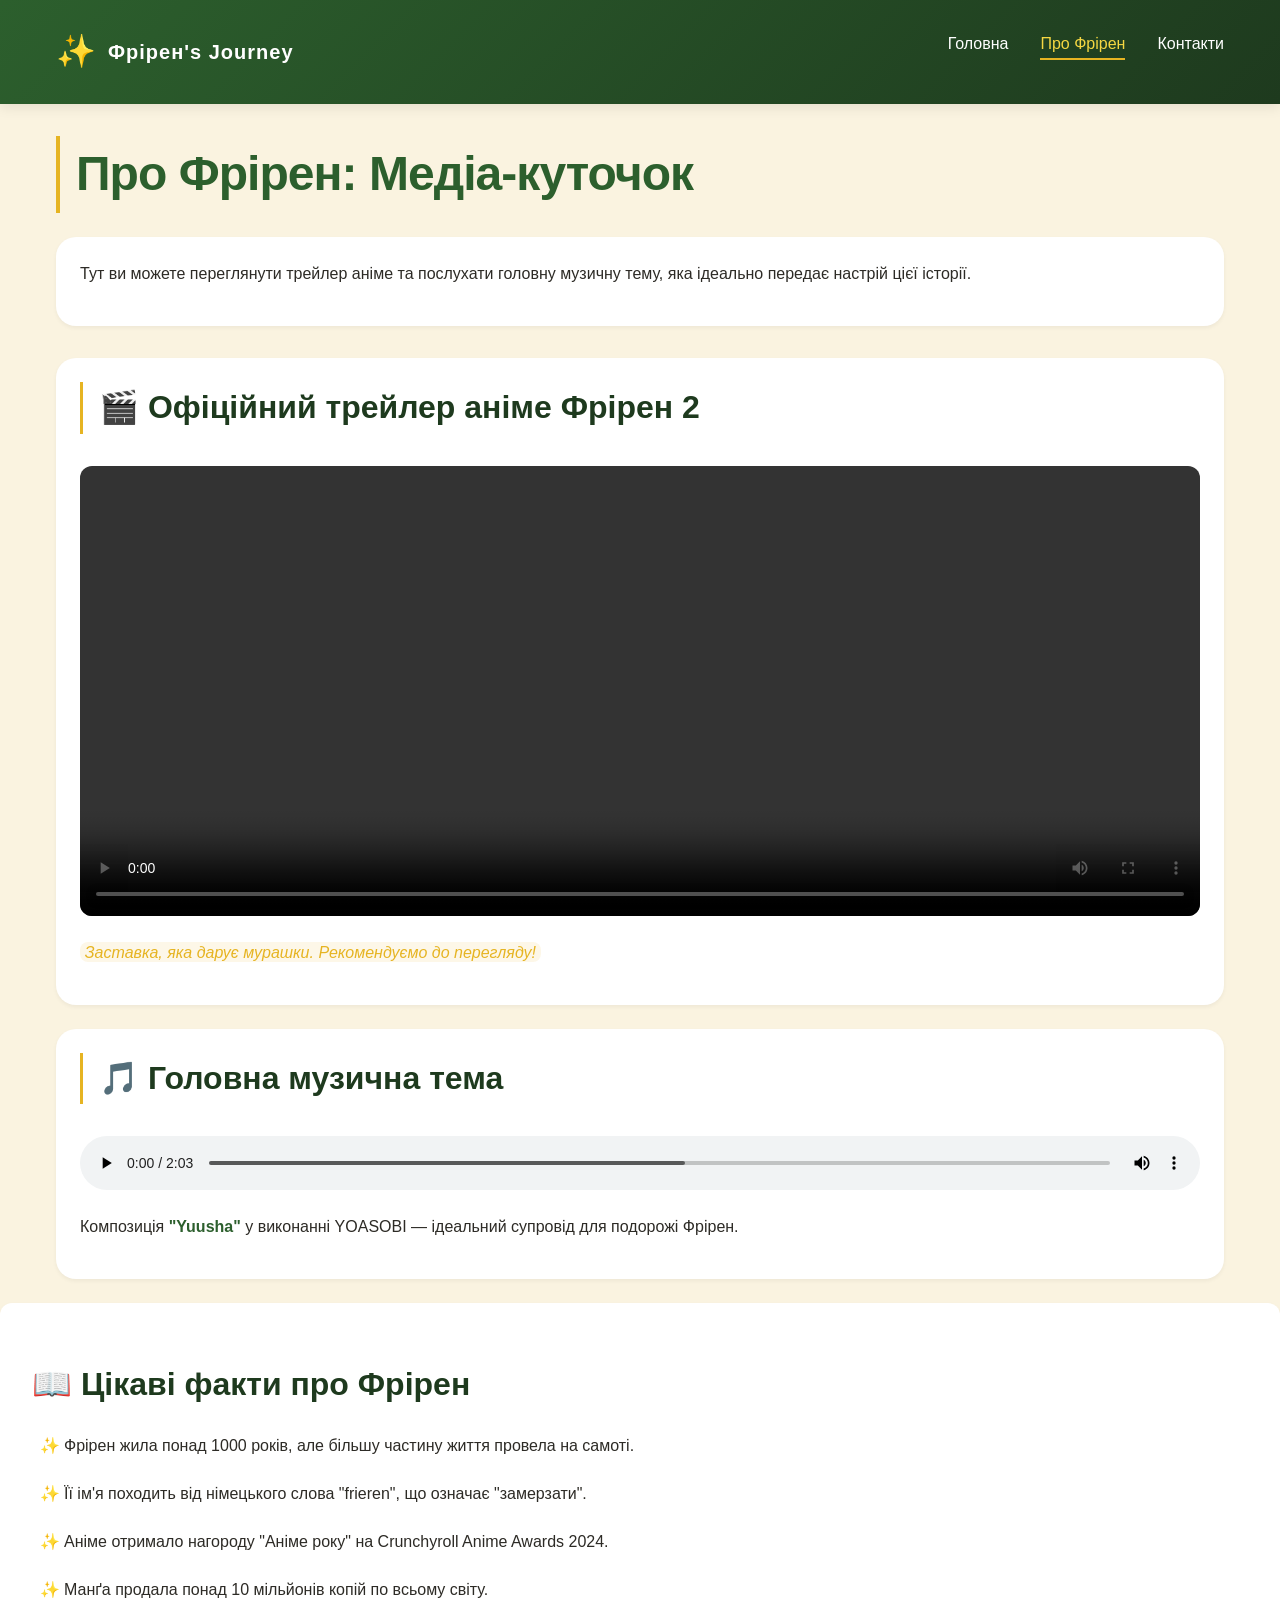
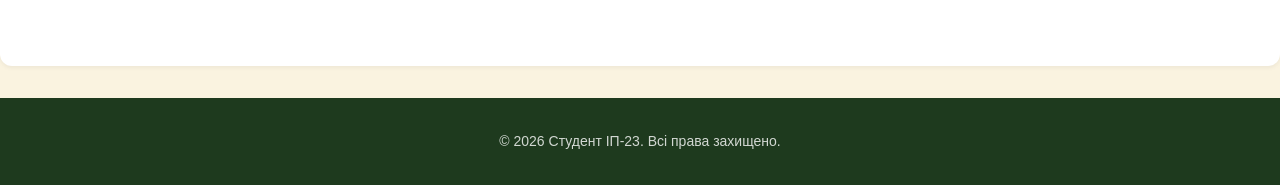
==== pages/about.html @ c6543c11 "commit" ====
<!DOCTYPE html>
<html lang="uk">
<head>
    <meta charset="UTF-8">
    <meta name="viewport" content="width=device-width, initial-scale=1.0">
    <meta name="description" content="Дізнайтеся більше про Фрірен. Трейлер аніме та головна музична тема.">
    <title>Про Фрірен | Медіа</title>
    <link rel="stylesheet" href="../styles/style.css">
    <link rel="stylesheet" href="../styles/responsive.css">
</head>
<body>
    <header class="site-header">
        <div class="container">
            <div class="logo">
                <span class="logo-icon">✨</span>
                <span class="logo-text">Фрірен's Journey</span>
            </div>
            <nav>
                <ul class="nav-list">
                    <li><a href="../index.html">Головна</a></li>
                    <li><a href="about.html" class="active">Про Фрірен</a></li>
                    <li><a href="contact.html">Контакти</a></li>
                </ul>
            </nav>
        </div>
    </header>

    <main>
        <div class="container">
            <h1>Про Фрірен: Медіа-куточок</h1>
            
            <div class="section">
                <p>Тут ви можете переглянути трейлер аніме та послухати головну музичну тему, яка ідеально передає настрій цієї історії.</p>
            </div> 

                <div class="media-card">
                  <h2>🎬 Офіційний трейлер аніме Фрірен 2</h2>
                  <video controls width="640">
                       <source src="../assets/media/Frieren Beyond Journey's End Season 2  Official Trailer 2  Crunchyroll - Crunchyroll (720p, h264).mp4" type="video/mp4">
                       <p>Ваш браузер не підтримує HTML5-відео. 
                        <a href="../assets/media/Frieren Beyond Journey's End Season 2  Official Trailer 2  Crunchyroll - Crunchyroll (720p, h264).mp4">Завантажте відео</a>
                     </p>
                     </video>
                     <p><em>Заставка, яка дарує мурашки. Рекомендуємо до перегляду!</em></p>
                </div>

                
                <div class="media-card">
                    <h2>🎵 Головна музична тема </h2>
                    <audio controls>
                        <source src="../assets/media/Frieren Episode 12 OST - Years after the Death of Himmel (HQ Cover) 『葬送のフリーレン』 12話 BGM Evan Call - Hecate Music.mp3" type="audio/mpeg">
                        <source src="../assets/media/Frieren Episode 12 OST - Years after the Death of Himmel (HQ Cover) 『葬送のフリーレン』 12話 BGM Evan Call - Hecate Music.mp3" type="audio/ogg">
                        <p>Ваш браузер не підтримує HTML5-аудіо. <a href="../assets/media/Frieren Episode 12 OST - Years after the Death of Himmel (HQ Cover) 『葬送のフリーレン』 12話 BGM Evan Call - Hecate Music.mp3">Завантажте музику</a>.</p>
                    </audio>
                    <p>Композиція <strong>"Yuusha"</strong> у виконанні YOASOBI — ідеальний супровід для подорожі Фрірен.</p>
                </div>
            </div>
            
            <div class="card mt-4">
                <h2>📖 Цікаві факти про Фрірен</h2>
                <ul class="styled-list">
                    <li>Фрірен жила понад 1000 років, але більшу частину життя провела на самоті.</li>
                    <li>Її ім'я походить від німецького слова "frieren", що означає "замерзати".</li>
                    <li>Аніме отримало нагороду "Аніме року" на Crunchyroll Anime Awards 2024.</li>
                    <li>Манґа продала понад 10 мільйонів копій по всьому світу.</li>
                </ul>
            </div>
        </div>
    </main>

    <footer class="site-footer">
        <div class="container">
            <p>&copy; 2026 Студент ІП-23. Всі права захищено.</p>
        </div>
    </footer>
    <script src="../app.js" defer></script>
</body>
</html>
---- styles/style.css ----
:root {
    
    --color-primary: #2c5f2d;      
    --color-primary-dark: #1e3a1e; 
    --color-accent: #e6b422;       
    --color-accent-light: #f5d742; 
    --color-bg: #faf3e0;           
    --color-surface: #ffffff;     
    --color-text: #2d2b26;         
    --color-text-light: #5f5b55;   
    --color-border: #e2d9cf;       
    --color-error: #c44b3c;       
    --color-success: #4a7c59;      
  
    --shadow-sm: 0 2px 4px rgba(0, 0, 0, 0.05);
    --shadow-md: 0 4px 12px rgba(0, 0, 0, 0.08);
    --shadow-lg: 0 8px 24px rgba(0, 0, 0, 0.12);
    
 
    --radius-sm: 8px;
    --radius-md: 12px;
    --radius-lg: 20px;
    
    --transition: all 0.3s ease;
}


*,
*::before,
*::after {
    margin: 0;
    padding: 0;
    box-sizing: border-box;
}


body {
    font-family: 'Segoe UI', 'Roboto', 'Helvetica Neue', Arial, sans-serif;
    line-height: 1.6;
    color: var(--color-text);
    background-color: var(--color-bg);
    min-height: 100vh;
    display: flex;
    flex-direction: column;
}


.container {
    max-width: 1200px;
    width: calc(100% - 48px);
    margin: 0 auto;
    padding: 0 16px;
}


h1 {
    font-size: 2.5rem;
    margin-bottom: 1.5rem;
    color: var(--color-primary);
    font-weight: 700;
    letter-spacing: -0.02em;
    border-left: 4px solid var(--color-accent);
    padding-left: 1rem;
}

h2 {
    font-size: 1.75rem;
    margin: 1.5rem 0 1rem 0;
    color: var(--color-primary-dark);
    font-weight: 600;
}

h3 {
    font-size: 1.25rem;
    margin: 1rem 0 0.75rem 0;
    color: var(--color-text);
    font-weight: 600;
}


p {
    margin-bottom: 1rem;
    color: var(--color-text);
}

strong {
    color: var(--color-primary);
    font-weight: 600;
}

em {
    font-style: italic;
    color: var(--color-accent);
    background-color: rgba(230, 180, 34, 0.1);
    padding: 0.1rem 0.3rem;
    border-radius: var(--radius-sm);
}


.site-header {
    background: linear-gradient(135deg, var(--color-primary) 0%, var(--color-primary-dark) 100%);
    box-shadow: var(--shadow-md);
    position: sticky;
    top: 0;
    z-index: 100;
    padding: 1rem 0;
}

.site-header .container {
    display: flex;
    justify-content: space-between;
    align-items: center;
    flex-wrap: wrap;
    gap: 1rem;
}

.logo {
    display: flex;
    align-items: center;
    gap: 0.75rem;
}

.logo-icon {
    font-size: 2rem;
}

.logo-text {
    color: white;
    font-weight: 700;
    font-size: 1.25rem;
    letter-spacing: 1px;
}

.nav-list {
    display: flex;
    gap: 2rem;
    list-style: none;
}

.nav-list a {
    color: white;
    text-decoration: none;
    font-weight: 500;
    padding: 0.5rem 0;
    transition: var(--transition);
    position: relative;
}

.nav-list a::after {
    content: '';
    position: absolute;
    bottom: 0;
    left: 0;
    width: 0;
    height: 2px;
    background-color: var(--color-accent);
    transition: var(--transition);
}

.nav-list a:hover::after,
.nav-list a.active::after {
    width: 100%;
}

.nav-list a:hover,
.nav-list a.active {
    color: var(--color-accent-light);
}


main {
    flex: 1;
    padding: 2rem 0;
}


.section {
    background: var(--color-surface);
    border-radius: var(--radius-lg);
    padding: 1.5rem;
    margin-bottom: 2rem;
    box-shadow: var(--shadow-sm);
    transition: var(--transition);
}

.section:hover {
    box-shadow: var(--shadow-md);
}

.card {
    background: var(--color-surface);
    border-radius: var(--radius-md);
    padding: 1.5rem;
    box-shadow: var(--shadow-sm);
    transition: var(--transition);
}

.card:hover {
    transform: translateY(-2px);
    box-shadow: var(--shadow-md);
}


ul, ol {
    margin: 1rem 0 1.5rem 1.5rem;
    padding-left: 0.5rem;
}

li {
    margin-bottom: 0.5rem;
    line-height: 1.5;
}

.styled-list {
    list-style: none;
    margin-left: 0;
}

.styled-list li {
    padding: 0.5rem 0 0.5rem 1.5rem;
    position: relative;
}

.styled-list li::before {
    content: '✨';
    position: absolute;
    left: 0;
    color: var(--color-accent);
}

.styled-ol {
    background: var(--color-bg);
    padding: 1rem 1rem 1rem 2rem;
    border-radius: var(--radius-md);
    list-style-position: inside;
}

.styled-ol li::marker {
    color: var(--color-accent);
    font-weight: bold;
}


figure {
    margin: 1.5rem 0;
    text-align: center;
}

figure img {
    max-width: 100%;
    height: auto;
    border-radius: var(--radius-md);
    box-shadow: var(--shadow-md);
    transition: var(--transition);
}

figure img:hover {
    transform: scale(1.02);
    box-shadow: var(--shadow-lg);
}

figcaption {
    margin-top: 0.75rem;
    font-size: 0.875rem;
    color: var(--color-text-light);
    font-style: italic;
}


.table-wrapper {
    overflow-x: auto;
    margin: 1.5rem 0;
}

table {
    width: 100%;
    border-collapse: collapse;
    background: var(--color-surface);
    border-radius: var(--radius-md);
    overflow: hidden;
    box-shadow: var(--shadow-sm);
}

caption {
    caption-side: bottom;
    padding: 0.75rem;
    font-size: 0.875rem;
    color: var(--color-text-light);
    margin-top: 0.5rem;
}

th {
    background: var(--color-primary);
    color: white;
    padding: 0.75rem 1rem;
    font-weight: 600;
    text-align: left;
}

td {
    padding: 0.75rem 1rem;
    border-bottom: 1px solid var(--color-border);
}

tbody tr:nth-child(even) {
    background-color: rgba(44, 95, 45, 0.05);
}

tbody tr:hover {
    background-color: rgba(230, 180, 34, 0.1);
    transition: var(--transition);
}

.media-card {
    background: var(--color-surface);
    border-radius: var(--radius-lg);
    padding: 1.5rem;
    margin-bottom: 1.5rem;
    box-shadow: var(--shadow-sm);
}

.media-card h2 {
    margin-top: 0;
    border-left: 3px solid var(--color-accent);
    padding-left: 1rem;
}

video, audio {
    width: 100%;
    max-width: 100%;
    border-radius: var(--radius-md);
    margin: 1rem 0;
}

video {
    max-height: 450px;
    object-fit: cover;
}

.media-flex {
    display: flex;
    gap: 2rem;
    flex-wrap: wrap;
    margin-top: 1.5rem;
}

.media-flex .media-card {
    flex: 1;
    min-width: 250px;
}

.form-card {
    background: var(--color-surface);
    border-radius: var(--radius-lg);
    padding: 2rem;
    box-shadow: var(--shadow-md);
    max-width: 700px;
    margin: 0 auto;
}

.form-group {
    margin-bottom: 1.25rem;
}

.form-group label {
    display: block;
    margin-bottom: 0.5rem;
    font-weight: 500;
    color: var(--color-text);
}

.form-group label .required {
    color: var(--color-error);
    margin-left: 0.25rem;
}

input,
select,
textarea {
    width: 100%;
    padding: 0.75rem 1rem;
    border: 2px solid var(--color-border);
    border-radius: var(--radius-sm);
    font-size: 1rem;
    font-family: inherit;
    background: white;
    transition: var(--transition);
}

input:focus,
select:focus,
textarea:focus {
    outline: none;
    border-color: var(--color-primary);
    box-shadow: 0 0 0 3px rgba(44, 95, 45, 0.15);
}

input:hover,
select:hover,
textarea:hover {
    border-color: var(--color-accent);
}

input:required:invalid:not(:placeholder-shown) {
    border-color: var(--color-error);
}

input:required:valid:not(:placeholder-shown) {
    border-color: var(--color-success);
}

fieldset {
    border: 2px solid var(--color-border);
    border-radius: var(--radius-md);
    padding: 1rem 1.5rem;
    margin: 1rem 0;
}

legend {
    padding: 0 0.5rem;
    font-weight: 600;
    color: var(--color-primary);
}

.radio-group {
    display: flex;
    gap: 1.5rem;
    flex-wrap: wrap;
}

.radio-group label {
    display: inline-flex;
    align-items: center;
    gap: 0.5rem;
    font-weight: normal;
    cursor: pointer;
}

.radio-group input[type="radio"],
.checkbox-group input[type="checkbox"] {
    width: auto;
    cursor: pointer;
    accent-color: var(--color-primary);
}

.checkbox-group {
    margin: 1rem 0;
}

.checkbox-group label {
    display: inline-flex;
    align-items: center;
    gap: 0.5rem;
    cursor: pointer;
}

.button-group {
    display: flex;
    gap: 1rem;
    flex-wrap: wrap;
    margin-top: 1.5rem;
}

.btn {
    padding: 0.75rem 1.5rem;
    border: none;
    border-radius: var(--radius-sm);
    font-size: 1rem;
    font-weight: 600;
    cursor: pointer;
    transition: var(--transition);
    font-family: inherit;
}

.btn-primary {
    background: var(--color-primary);
    color: white;
}

.btn-primary:hover {
    background: var(--color-primary-dark);
    transform: translateY(-1px);
    box-shadow: var(--shadow-md);
}

.btn-primary:active {
    transform: translateY(0);
}

.btn-secondary {
    background: var(--color-border);
    color: var(--color-text);
}

.btn-secondary:hover {
    background: #d4c9bc;
    transform: translateY(-1px);
}

.site-footer {
    background: var(--color-primary-dark);
    color: rgba(255, 255, 255, 0.8);
    padding: 2rem 0;
    margin-top: auto;
    text-align: center;
    font-size: 0.875rem;
}

.site-footer p {
    color: rgba(255, 255, 255, 0.8);
    margin-bottom: 0;
}


.text-center {
    text-align: center;
}

.mt-0 { margin-top: 0; }
.mb-0 { margin-bottom: 0; }
.mt-2 { margin-top: 0.5rem; }
.mb-2 { margin-bottom: 0.5rem; }
.mt-4 { margin-top: 1rem; }
.mb-4 { margin-bottom: 1rem; }

.btn-primary {
    position: relative;
    overflow: hidden;
}

.btn-primary::after {
    content: '';
    position: absolute;
    top: 50%;
    left: 50%;
    width: 0;
    height: 0;
    background: rgba(255, 255, 255, 0.3);
    border-radius: 50%;
    transform: translate(-50%, -50%);
    transition: width 0.6s, height 0.6s;
}

.btn-primary:active::after {
    width: 300px;
    height: 300px;
}
---- styles/responsive.css ----
@media (max-width: 768px) {
 
    .container {
        width: calc(100% - 32px);
        padding: 0 12px;
    }
    
    h1 {
        font-size: 1.75rem;
        border-left-width: 3px;
        padding-left: 0.75rem;
    }
    
    h2 {
        font-size: 1.5rem;
    }
    
    h3 {
        font-size: 1.125rem;
    }
    
    .site-header .container {
        flex-direction: column;
        text-align: center;
    }
    
    .logo {
        justify-content: center;
    }
    
    .nav-list {
        flex-direction: column;
        gap: 0.75rem;
        width: 100%;
    }
    
    .nav-list li {
        width: 100%;
    }
    
    .nav-list a {
        display: block;
        padding: 0.5rem;
        border-radius: var(--radius-sm);
    }
    
    .nav-list a:hover {
        background: rgba(255, 255, 255, 0.1);
    }
    
    .nav-list a::after {
        display: none;
    }
    
    .section,
    .card {
        padding: 1rem;
    }
    
    .table-wrapper {
        overflow-x: auto;
    }
    
    table {
        font-size: 0.875rem;
    }
    
    th, td {
        padding: 0.5rem;
    }
    
    .media-flex {
        flex-direction: column;
        gap: 1rem;
    }
    
    .media-flex .media-card {
        min-width: 100%;
    }
    
    .form-card {
        padding: 1.25rem;
        margin: 0 0.5rem;
    }
    
    .radio-group {
        flex-direction: column;
        gap: 0.75rem;
    }
    
    .button-group {
        flex-direction: column;
    }
    
    .btn {
        width: 100%;
        text-align: center;
    }

    video {
        max-height: 300px;
    }
    
    ul, ol {
        margin-left: 1rem;
    }
    
    figure img {
        max-width: 100%;
    }
}


@media (max-width: 480px) {
 
    h1 {
        font-size: 1.5rem;
    }
    
    h2 {
        font-size: 1.25rem;
    }
    
    .container {
        width: calc(100% - 24px);
    }
    
    main {
        padding: 1rem 0;
    }
    
    .section,
    .card {
        padding: 0.875rem;
        margin-bottom: 1rem;
    }
    
    table {
        font-size: 0.75rem;
    }
    
    th, td {
        padding: 0.375rem;
    }
    
    input,
    select,
    textarea {
        padding: 0.5rem 0.75rem;
        font-size: 0.875rem;
    }
    
    .btn {
        padding: 0.5rem 1rem;
        font-size: 0.875rem;
    }
    
 
    video {
        max-height: 250px;
    }
    
    audio {
        width: 100%;
    }
    
 
    .styled-list li::before {
        font-size: 0.875rem;
    }
    
    /* Footer */
    .site-footer {
        padding: 1rem 0;
        font-size: 0.75rem;
    }
}


@media (min-width: 1200px) {
    .container {
        max-width: 1200px;
    }
    
    h1 {
        font-size: 3rem;
    }
    
    h2 {
        font-size: 2rem;
    }
    
    .card {
        padding: 2rem;
    }
}


@media (prefers-color-scheme: dark) {
    :root {
        --color-bg: #1a1a2e;
        --color-surface: #16213e;
        --color-text: #eef5ff;
        --color-text-light: #b8c7e7;
        --color-border: #2a3b5c;
        --color-primary: #9932CC;
        --color-primary-dark: #9932CC;
    }
    
    body {
        background-color: var(--color-bg);
    }
    
    .section,
    .card,
    .form-card,
    .media-card {
        background-color: var(--color-surface);
    }
    
    input,
    select,
    textarea {
        background-color: #0f172a;
        border-color: var(--color-border);
        color: var(--color-text);
    }
    
    .styled-ol {
        background-color: rgba(74, 159, 110, 0.1);
    }
    
    tbody tr:nth-child(even) {
        background-color: rgba(74, 159, 110, 0.1);
    }
}
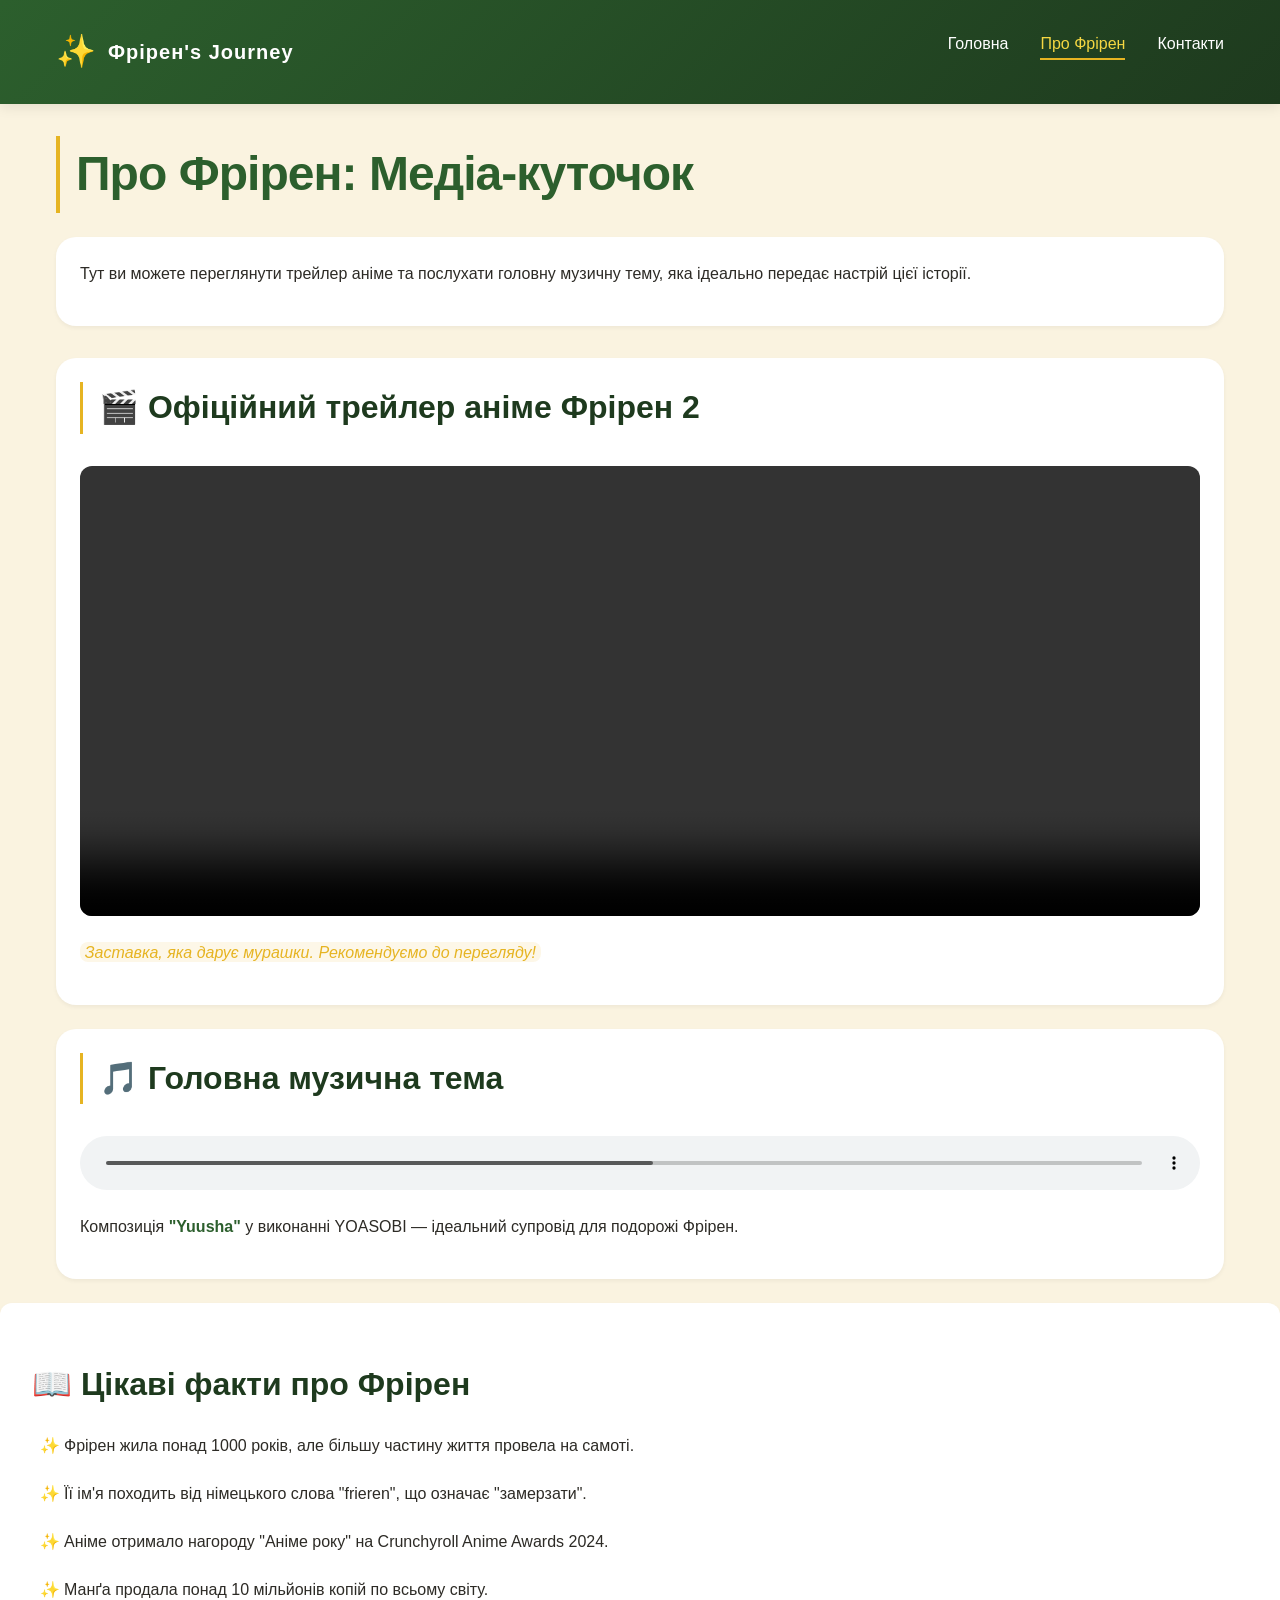
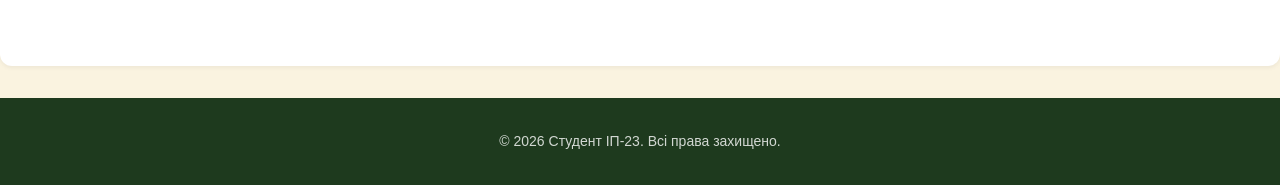
==== commit 37a7e560: "commit" ====
--- a/pages/about.html
+++ b/pages/about.html
@@ -73,6 +73,7 @@
             <p>&copy; 2026 Студент ІП-23. Всі права захищено.</p>
         </div>
     </footer>
-    <script src="../app.js" defer></script>
+    <script src="../Frieren/js/main.js" defer></script>
+    <script src="app.js" defer></script>
 </body>
-</html>+</html>
--- a/styles/style.css
+++ b/styles/style.css
@@ -544,4 +544,243 @@
 .btn-primary:active::after {
     width: 300px;
     height: 300px;
+}
+
+body.theme-dark {
+    --color-bg: #1a1a2e;
+    --color-surface: #16213e;
+    --color-text: #eef5ff;
+    --color-text-light: #b8c7e7;
+    --color-border: #2a3b5c;
+}
+
+body.theme-dark .section,
+body.theme-dark .card,
+body.theme-dark .form-card,
+body.theme-dark .media-card {
+    background-color: var(--color-surface);
+}
+
+.back-to-top {
+    position: fixed;
+    bottom: 30px;
+    right: 30px;
+    width: 50px;
+    height: 50px;
+    background: var(--color-primary);
+    color: white;
+    border: none;
+    border-radius: 50%;
+    cursor: pointer;
+    opacity: 0;
+    visibility: hidden;
+    transition: all 0.3s;
+    font-size: 24px;
+}
+
+.back-to-top.visible {
+    opacity: 1;
+    visibility: visible;
+}
+
+.back-to-top:hover {
+    background: var(--color-accent);
+    transform: translateY(-3px);
+}
+
+
+.accordion-item {
+    border: 1px solid var(--color-border);
+    border-radius: var(--radius-md);
+    margin-bottom: 1rem;
+    overflow: hidden;
+}
+
+.accordion-header {
+    width: 100%;
+    padding: 1rem;
+    background: var(--color-surface);
+    border: none;
+    text-align: left;
+    font-weight: 600;
+    cursor: pointer;
+    display: flex;
+    justify-content: space-between;
+    align-items: center;
+    transition: var(--transition);
+}
+
+.accordion-header:hover {
+    background: rgba(230, 180, 34, 0.1);
+}
+
+.accordion-content {
+    max-height: 0;
+    padding: 0 1rem;
+    overflow: hidden;
+    transition: max-height 0.3s ease-out;
+    background: var(--color-surface);
+}
+
+.accordion-item.active .accordion-content {
+    max-height: 200px;
+    padding: 0 1rem 1rem 1rem;
+}
+
+.accordion-header span {
+    transition: transform 0.3s;
+}
+
+.accordion-item.active .accordion-header span {
+    transform: rotate(180deg);
+}
+
+.theme-switch {
+    background: rgba(255, 255, 255, 0.2);
+    border: none;
+    border-radius: 50%;
+    width: 40px;
+    height: 40px;
+    cursor: pointer;
+    font-size: 20px;
+    transition: all 0.3s ease;
+}
+
+.theme-switch:hover {
+    transform: scale(1.1);
+    background: rgba(255, 255, 255, 0.3);
+}
+
+.modal {
+    display: none;
+    position: fixed;
+    top: 0;
+    left: 0;
+    width: 100%;
+    height: 100%;
+    background: rgba(0, 0, 0, 0.9);
+    z-index: 1000;
+    justify-content: center;
+    align-items: center;
+}
+
+.modal.active {
+    display: flex;
+}
+
+.modal-content {
+    position: relative;
+    max-width: 90%;
+    max-height: 90%;
+}
+
+.modal-content img {
+    width: 100%;
+    height: auto;
+    border-radius: 10px;
+}
+
+.modal-close {
+    position: absolute;
+    top: -40px;
+    right: 0;
+    color: white;
+    font-size: 35px;
+    cursor: pointer;
+    transition: all 0.3s ease;
+}
+
+.modal-close:hover {
+    color: var(--color-accent);
+    transform: scale(1.1);
+}
+
+.filter-buttons {
+    display: flex;
+    gap: 1rem;
+    flex-wrap: wrap;
+    margin-bottom: 1.5rem;
+}
+
+.filter-btn {
+    padding: 0.5rem 1.5rem;
+    background: var(--color-surface);
+    border: 2px solid var(--color-border);
+    border-radius: var(--radius-sm);
+    cursor: pointer;
+    transition: all 0.3s ease;
+    font-family: inherit;
+    font-size: 0.9rem;
+}
+
+.filter-btn.active {
+    background: var(--color-primary);
+    color: white;
+    border-color: var(--color-primary);
+}
+
+.filter-btn:hover {
+    border-color: var(--color-accent);
+    transform: translateY(-2px);
+}
+
+.characters-grid {
+    display: grid;
+    grid-template-columns: repeat(auto-fill, minmax(250px, 1fr));
+    gap: 1.5rem;
+    margin-top: 1rem;
+}
+
+.character-card {
+    padding: 1.25rem;
+    background: var(--color-surface);
+    border-radius: var(--radius-md);
+    box-shadow: var(--shadow-sm);
+    transition: all 0.3s ease;
+    border: 1px solid var(--color-border);
+}
+
+.character-card:hover {
+    transform: translateY(-3px);
+    box-shadow: var(--shadow-md);
+    border-color: var(--color-accent);
+}
+
+.character-card h3 {
+    margin-top: 0;
+    margin-bottom: 0.5rem;
+}
+
+.character-card p {
+    margin-bottom: 0;
+    color: var(--color-text-light);
+}
+
+
+#charCounter {
+    display: block;
+    font-size: 0.75rem;
+    margin-top: 0.25rem;
+    color: var(--color-text-light);
+}
+
+#nameError, #emailError, #messageError {
+    display: block;
+    font-size: 0.875rem;
+    margin-top: 0.25rem;
+}
+
+#draftIndicator {
+    font-size: 0.875rem;
+    margin-bottom: 1rem;
+    padding: 0.5rem;
+    border-radius: var(--radius-sm);
+    background: rgba(0, 0, 0, 0.05);
+    text-align: center;
+}
+
+#formError {
+    font-size: 0.875rem;
+    margin-bottom: 1rem;
+    text-align: center;
 }
--- a/styles/responsive.css
+++ b/styles/responsive.css
@@ -234,4 +234,234 @@
     tbody tr:nth-child(even) {
         background-color: rgba(74, 159, 110, 0.1);
     }
+}
+
+
+.menu-toggle {
+    display: none;
+    background: none;
+    border: none;
+    cursor: pointer;
+    font-size: 28px;
+    color: white;
+    padding: 0.5rem;
+}
+
+@media (max-width: 768px) {
+    .menu-toggle {
+        display: block;
+    }
+    
+    .site-header .container {
+        flex-wrap: wrap;
+        justify-content: space-between;
+    }
+    
+    .nav-list {
+        display: none;
+        width: 100%;
+        flex-direction: column;
+        text-align: center;
+        margin-top: 1rem;
+    }
+    
+    .nav-list.active {
+        display: flex;
+    }
+}
+
+
+.theme-switch {
+    background: rgba(255,255,255,0.2);
+    border: none;
+    border-radius: 50%;
+    width: 40px;
+    height: 40px;
+    cursor: pointer;
+    font-size: 20px;
+    transition: all 0.3s;
+}
+
+.theme-switch:hover {
+    transform: scale(1.1);
+    background: rgba(255,255,255,0.3);
+}
+
+
+.back-to-top {
+    position: fixed;
+    bottom: 30px;
+    right: 30px;
+    width: 50px;
+    height: 50px;
+    background: var(--color-primary);
+    color: white;
+    border: none;
+    border-radius: 50%;
+    cursor: pointer;
+    opacity: 0;
+    visibility: hidden;
+    transition: all 0.3s;
+    font-size: 24px;
+    z-index: 999;
+}
+
+.back-to-top.visible {
+    opacity: 1;
+    visibility: visible;
+}
+
+.back-to-top:hover {
+    background: var(--color-accent);
+    transform: translateY(-3px);
+}
+
+
+.modal {
+    display: none;
+    position: fixed;
+    top: 0;
+    left: 0;
+    width: 100%;
+    height: 100%;
+    background: rgba(0,0,0,0.9);
+    z-index: 1000;
+    justify-content: center;
+    align-items: center;
+}
+
+.modal.active {
+    display: flex;
+}
+
+.modal-content {
+    position: relative;
+    max-width: 90%;
+    max-height: 90%;
+}
+
+.modal-content img {
+    width: 100%;
+    height: auto;
+    border-radius: 10px;
+}
+
+.modal-close {
+    position: absolute;
+    top: -40px;
+    right: 0;
+    color: white;
+    font-size: 35px;
+    cursor: pointer;
+}
+
+.modal-close:hover {
+    color: var(--color-accent);
+}
+
+
+.accordion-item {
+    border: 1px solid var(--color-border);
+    border-radius: var(--radius-md);
+    margin-bottom: 1rem;
+    overflow: hidden;
+}
+
+.accordion-header {
+    width: 100%;
+    padding: 1rem;
+    background: var(--color-surface);
+    border: none;
+    text-align: left;
+    font-weight: 600;
+    cursor: pointer;
+    display: flex;
+    justify-content: space-between;
+    align-items: center;
+    transition: var(--transition);
+}
+
+.accordion-header:hover {
+    background: rgba(230, 180, 34, 0.1);
+}
+
+.accordion-content {
+    max-height: 0;
+    padding: 0 1rem;
+    overflow: hidden;
+    transition: max-height 0.3s ease-out;
+    background: var(--color-surface);
+}
+
+.accordion-item.active .accordion-content {
+    max-height: 200px;
+    padding: 0 1rem 1rem 1rem;
+}
+
+.accordion-header span {
+    transition: transform 0.3s;
+}
+
+.accordion-item.active .accordion-header span {
+    transform: rotate(180deg);
+}
+
+
+.filter-buttons {
+    display: flex;
+    gap: 1rem;
+    flex-wrap: wrap;
+    margin-bottom: 1.5rem;
+}
+
+.filter-btn {
+    padding: 0.5rem 1.5rem;
+    background: var(--color-surface);
+    border: 2px solid var(--color-border);
+    border-radius: var(--radius-sm);
+    cursor: pointer;
+    transition: all 0.3s;
+}
+
+.filter-btn.active {
+    background: var(--color-primary);
+    color: white;
+    border-color: var(--color-primary);
+}
+
+.filter-btn:hover {
+    border-color: var(--color-accent);
+}
+
+.character-card {
+    padding: 1rem;
+    background: var(--color-surface);
+    border-radius: var(--radius-md);
+    margin-bottom: 1rem;
+    transition: all 0.3s;
+}
+
+.characters-grid {
+    display: grid;
+    grid-template-columns: repeat(auto-fill, minmax(250px, 1fr));
+    gap: 1rem;
+}
+
+
+body.theme-dark {
+    --color-bg: #1a1a2e;
+    --color-surface: #16213e;
+    --color-text: #eef5ff;
+    --color-text-light: #b8c7e7;
+    --color-border: #2a3b5c;
+}
+
+body.theme-dark .section,
+body.theme-dark .card,
+body.theme-dark .form-card,
+body.theme-dark .media-card,
+body.theme-dark .accordion-header,
+body.theme-dark .accordion-content,
+body.theme-dark .character-card {
+    background-color: var(--color-surface);
 }
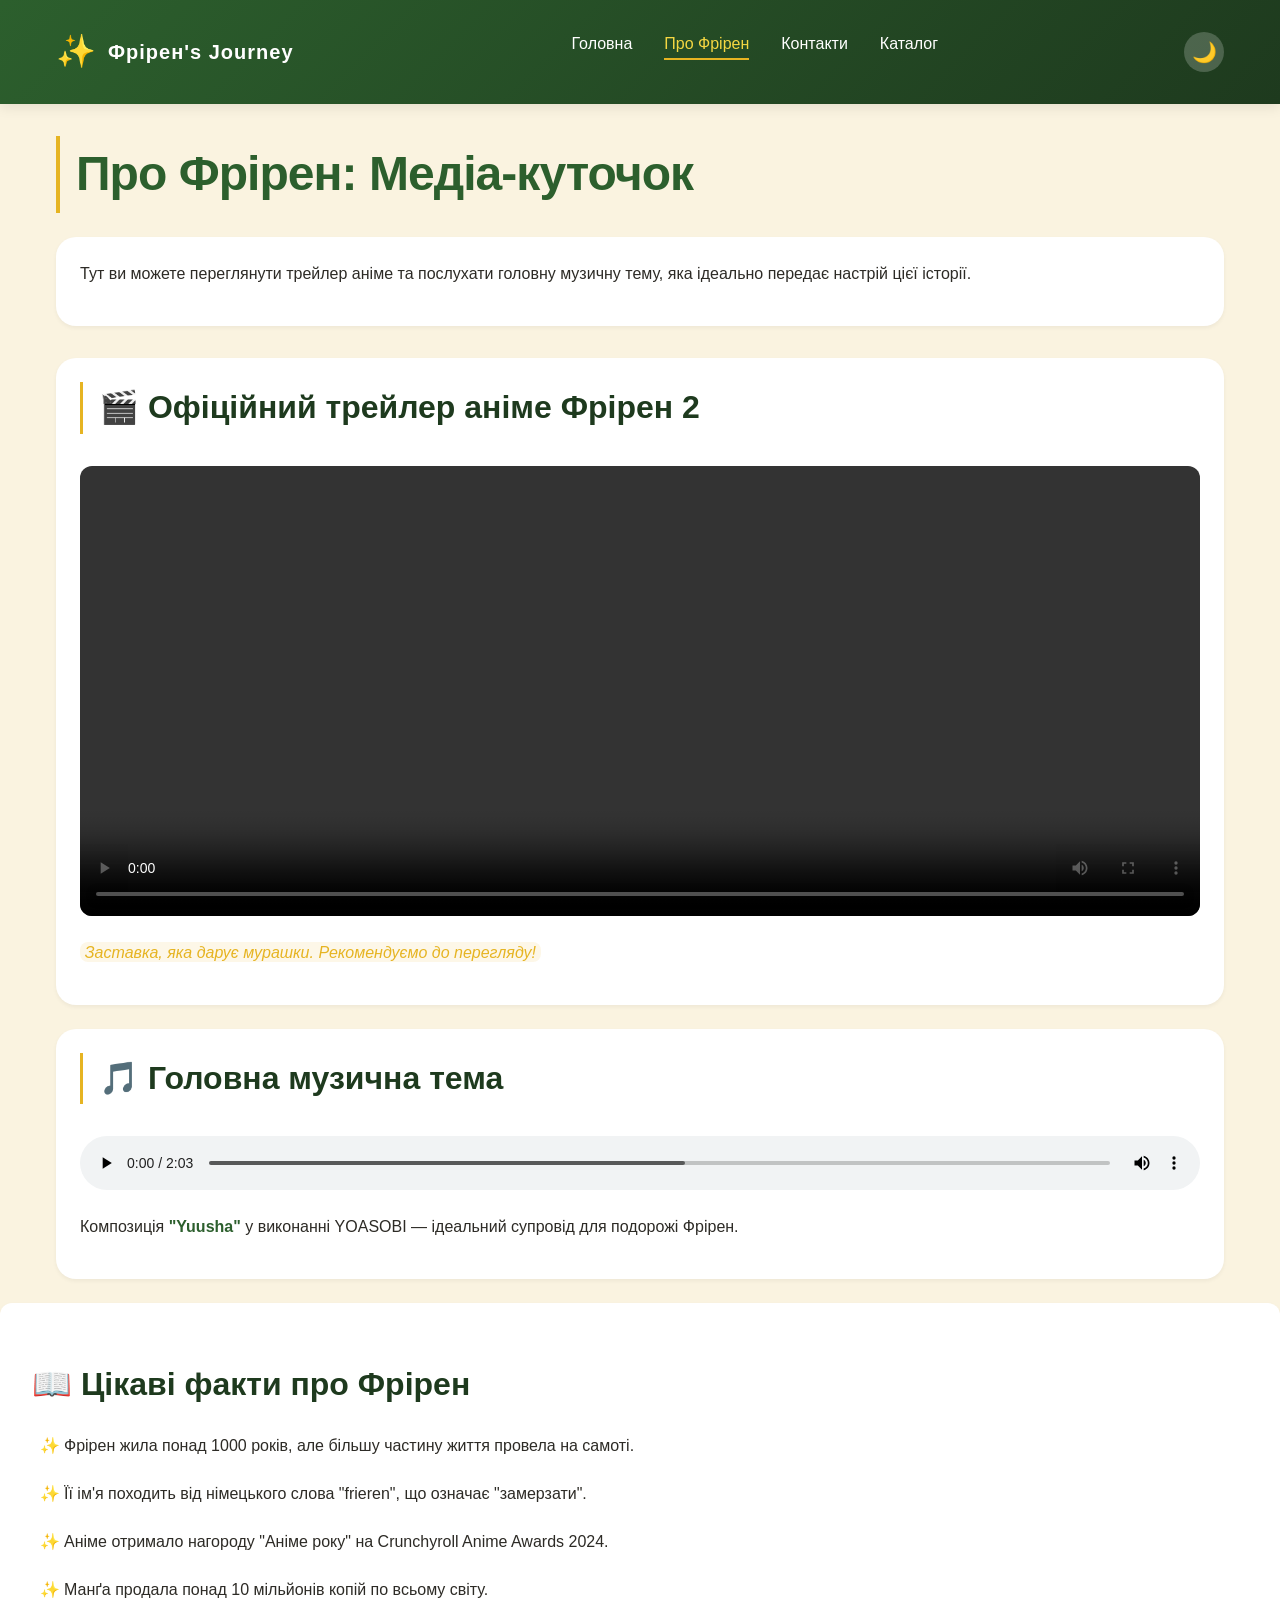
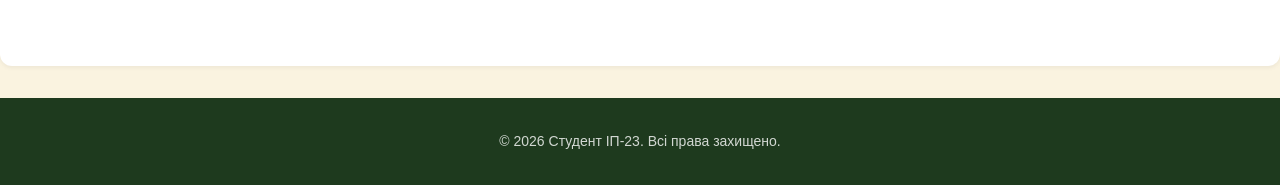
==== commit 53b9d729: "commit" ====
--- a/pages/about.html
+++ b/pages/about.html
@@ -20,8 +20,10 @@
                     <li><a href="../index.html">Головна</a></li>
                     <li><a href="about.html" class="active">Про Фрірен</a></li>
                     <li><a href="contact.html">Контакти</a></li>
+                    <li><a href="catalog.html">Каталог</a></li>
                 </ul>
             </nav>
+            <button class="theme-switch" aria-label="Змінити тему">🌙</button>
         </div>
     </header>
 
--- a/styles/style.css
+++ b/styles/style.css
@@ -546,19 +546,73 @@
     height: 300px;
 }
 
+
 body.theme-dark {
-    --color-bg: #1a1a2e;
-    --color-surface: #16213e;
-    --color-text: #eef5ff;
-    --color-text-light: #b8c7e7;
-    --color-border: #2a3b5c;
+    background-color: #1a1a2e !important;
+}
+
+body.theme-dark .container {
+    background-color: transparent;
 }
 
 body.theme-dark .section,
 body.theme-dark .card,
 body.theme-dark .form-card,
-body.theme-dark .media-card {
-    background-color: var(--color-surface);
+body.theme-dark .media-card,
+body.theme-dark .accordion-item,
+body.theme-dark .accordion-header,
+body.theme-dark .accordion-content,
+body.theme-dark .character-card {
+    background-color: #16213e !important;
+}
+
+body.theme-dark .filter-btn {
+    background-color: #16213e !important;
+}
+
+body.theme-dark .filter-btn.active {
+    background-color: var(--color-primary) !important;
+}
+
+body.theme-dark h1,
+body.theme-dark h2,
+body.theme-dark h3,
+body.theme-dark p,
+body.theme-dark li,
+body.theme-dark figcaption {
+    color: #eef5ff !important;
+}
+
+body.theme-dark table {
+    background-color: #16213e !important;
+}
+
+body.theme-dark td {
+    border-bottom-color: #2a3b5c !important;
+}
+
+body.theme-dark input,
+body.theme-dark select,
+body.theme-dark textarea {
+    background-color: #0f172a !important;
+    border-color: #2a3b5c !important;
+    color: #eef5ff !important;
+}
+
+body.theme-dark .site-header {
+    background: linear-gradient(135deg, #2c2c4a 0%, #1a1a3e 100%) !important;
+}
+
+body.theme-dark .site-footer {
+    background: #1a1a3e !important;
+}
+
+body.theme-dark .styled-ol {
+    background-color: rgba(153, 50, 204, 0.1) !important;
+}
+
+body.theme-dark tbody tr:nth-child(even) {
+    background-color: rgba(153, 50, 204, 0.1) !important;
 }
 
 .back-to-top {
@@ -783,4 +837,231 @@
     font-size: 0.875rem;
     margin-bottom: 1rem;
     text-align: center;
-}+}
+
+.catalog-controls {
+    background: var(--color-surface);
+    border-radius: var(--radius-lg);
+    padding: 1.5rem;
+    margin-bottom: 2rem;
+    box-shadow: var(--shadow-sm);
+}
+
+.search-box {
+    margin-bottom: 1rem;
+}
+
+.search-input {
+    width: 100%;
+    padding: 0.75rem 1rem;
+    border: 2px solid var(--color-border);
+    border-radius: var(--radius-sm);
+    font-size: 1rem;
+}
+
+.filter-controls {
+    display: flex;
+    flex-wrap: wrap;
+    gap: 0.5rem;
+    margin-bottom: 1rem;
+    align-items: center;
+}
+
+.filter-controls span,
+.sort-controls span {
+    font-weight: 600;
+    color: var(--color-text);
+}
+
+.sort-controls {
+    display: flex;
+    flex-wrap: wrap;
+    gap: 0.5rem;
+    align-items: center;
+}
+
+.sort-select {
+    padding: 0.5rem 1rem;
+    border: 2px solid var(--color-border);
+    border-radius: var(--radius-sm);
+    background: var(--color-surface);
+    cursor: pointer;
+}
+
+
+.catalog-grid {
+    display: grid;
+    grid-template-columns: repeat(auto-fill, minmax(300px, 1fr));
+    gap: 1.5rem;
+    margin: 2rem 0;
+}
+
+
+.catalog-card {
+    background: var(--color-surface);
+    border-radius: var(--radius-lg);
+    overflow: hidden;
+    box-shadow: var(--shadow-sm);
+    transition: all 0.3s ease;
+    position: relative;
+    border: 1px solid var(--color-border);
+}
+
+.catalog-card:hover {
+    transform: translateY(-5px);
+    box-shadow: var(--shadow-lg);
+}
+
+.card-badge {
+    position: absolute;
+    top: 10px;
+    right: 10px;
+    background: var(--color-accent);
+    color: #2d2b26;
+    padding: 0.25rem 0.5rem;
+    border-radius: var(--radius-sm);
+    font-size: 0.75rem;
+    font-weight: bold;
+}
+
+.card-content {
+    padding: 1.25rem;
+}
+
+.card-content h3 {
+    margin: 0 0 0.5rem 0;
+    font-size: 1.25rem;
+}
+
+.card-category {
+    color: var(--color-accent);
+    font-size: 0.875rem;
+    margin-bottom: 0.5rem;
+}
+
+.card-description {
+    color: var(--color-text-light);
+    font-size: 0.875rem;
+    margin-bottom: 1rem;
+    line-height: 1.4;
+}
+
+.card-price {
+    font-size: 1.25rem;
+    font-weight: bold;
+    color: var(--color-primary);
+    margin-bottom: 1rem;
+}
+
+.card-buttons {
+    display: flex;
+    gap: 0.75rem;
+    flex-wrap: wrap;
+}
+
+.btn-details {
+    flex: 1;
+    padding: 0.5rem 1rem;
+    background: var(--color-primary);
+    color: white;
+    border: none;
+    border-radius: var(--radius-sm);
+    cursor: pointer;
+    transition: all 0.3s;
+}
+
+.btn-details:hover {
+    background: var(--color-primary-dark);
+}
+
+.btn-favorite {
+    padding: 0.5rem 1rem;
+    background: var(--color-surface);
+    border: 1px solid var(--color-border);
+    border-radius: var(--radius-sm);
+    cursor: pointer;
+    transition: all 0.3s;
+}
+
+.btn-favorite.active {
+    background: #ff6b6b;
+    color: white;
+    border-color: #ff6b6b;
+}
+
+.btn-favorite:hover {
+    background: rgba(255, 107, 107, 0.1);
+}
+
+
+.loading-state {
+    text-align: center;
+    padding: 3rem;
+}
+
+.spinner {
+    width: 50px;
+    height: 50px;
+    border: 4px solid var(--color-border);
+    border-top-color: var(--color-primary);
+    border-radius: 50%;
+    animation: spin 1s linear infinite;
+    margin: 0 auto 1rem;
+}
+
+@keyframes spin {
+    to { transform: rotate(360deg); }
+}
+
+.error-state,
+.empty-state {
+    text-align: center;
+    padding: 3rem;
+    background: var(--color-surface);
+    border-radius: var(--radius-lg);
+    color: var(--color-error);
+}
+
+
+.pagination-controls {
+    text-align: center;
+    margin: 2rem 0;
+}
+
+
+#modalDetails {
+    padding: 1rem;
+}
+
+#modalDetails h2 {
+    margin-top: 0;
+}
+
+.detail-category,
+.detail-rating,
+.detail-price {
+    margin-bottom: 0.5rem;
+}
+
+.detail-description {
+    margin: 1rem 0;
+    line-height: 1.6;
+}
+
+.btn-favorite-detail {
+    padding: 0.75rem 1.5rem;
+    background: var(--color-primary);
+    color: white;
+    border: none;
+    border-radius: var(--radius-sm);
+    cursor: pointer;
+    width: 100%;
+}
+
+body.theme-dark .catalog-card {
+    background: var(--color-surface);
+}
+
+body.theme-dark .btn-favorite {
+    background: #0f172a;
+}
